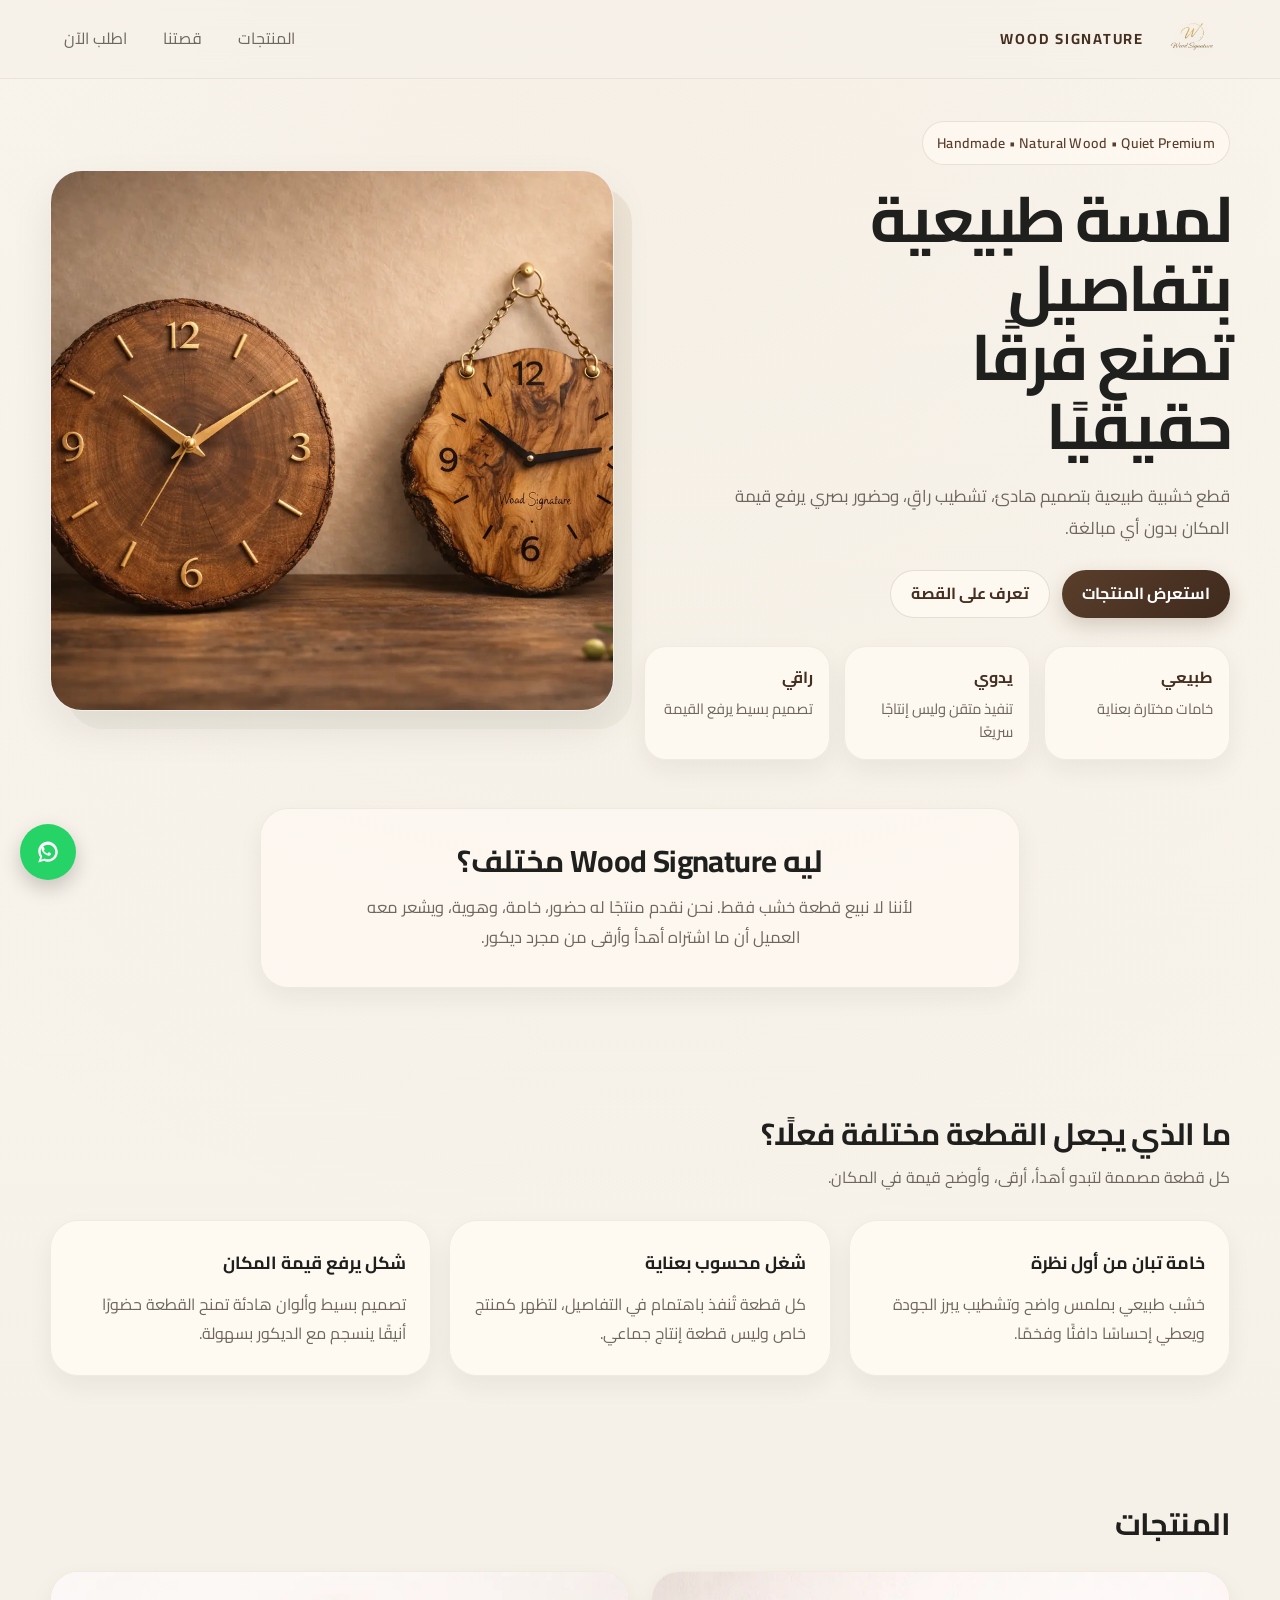
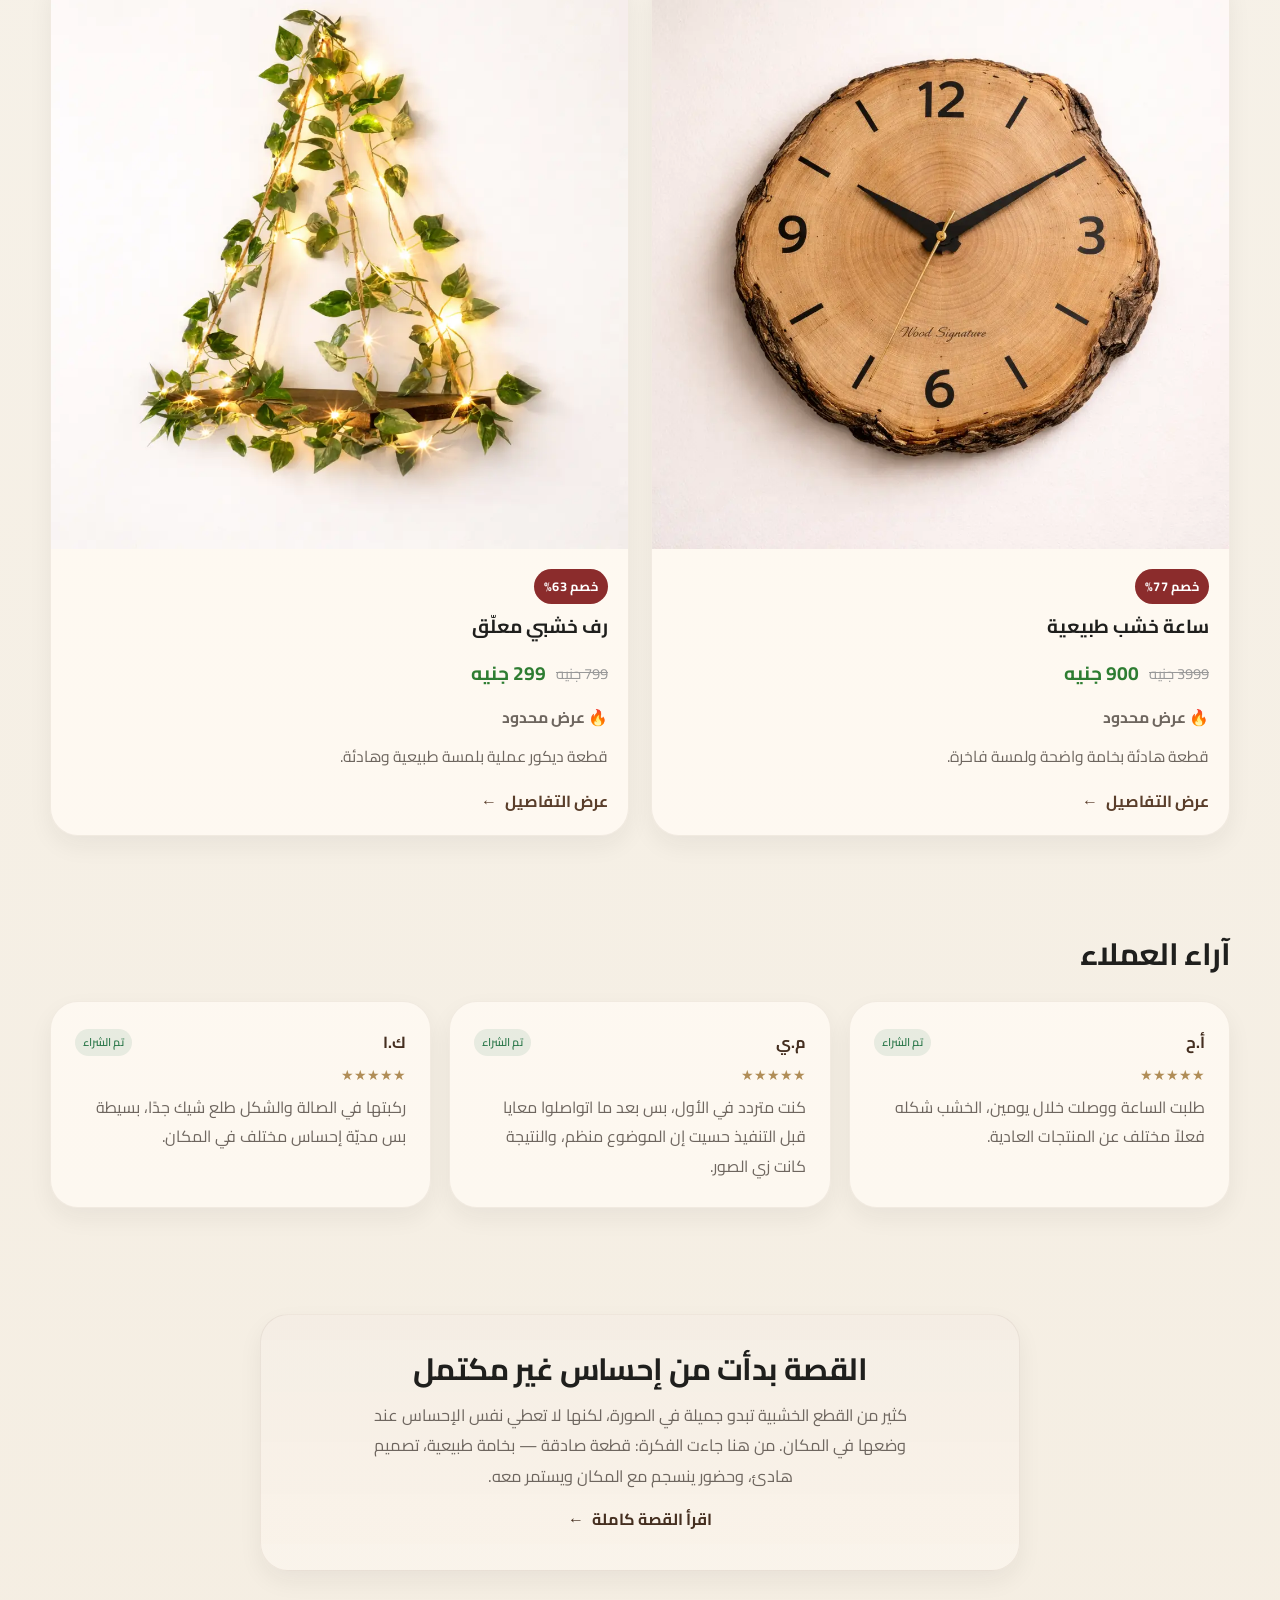
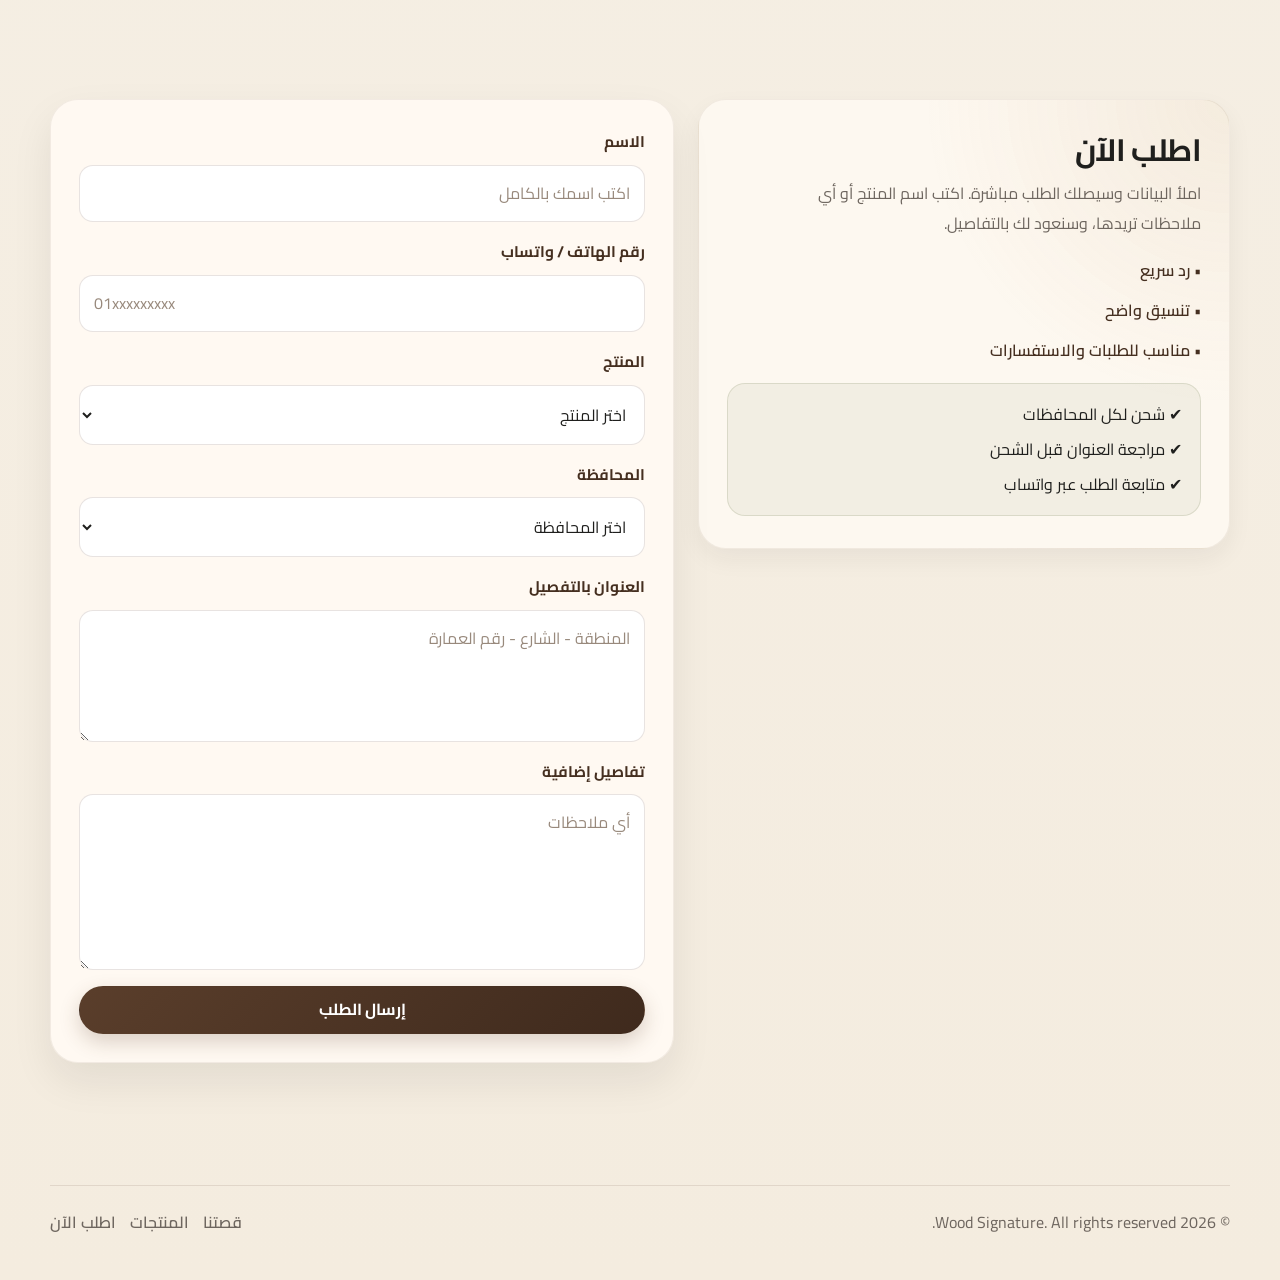
==== index.html @ bafa8e6b "Update index.html" ====
<!DOCTYPE html>
<html lang="ar" dir="rtl">
<head>
  <meta name="facebook-domain-verification" content="6ety1wg7ozezgla9zqcfvdnrjo9vbp" />
  <meta charset="UTF-8" />
  <meta name="description" content="Wood Signature - منتجات خشبية طبيعية بتصميم هادئ، يدوي، واحترافي." />
  <meta name="keywords" content="Wood Signature, خشب طبيعي, منتجات خشبية, ساعة خشب, رف خشبي, ديكور خشبي, handmade" />
  <meta name="theme-color" content="#5A3E2B" />
  <meta name="robots" content="index,follow" />
  <meta name="viewport" content="width=device-width, initial-scale=1.0" />

  <title>Wood Signature | فن الخشب الطبيعي</title>
<meta property="og:title" content="Wood Signature | قطعة ديكور تغير شكل المكان">
<meta property="og:description" content="ساعة خشب طبيعي ورف ديكور بإضاءة دافئة. تصميم هادئ يضيف إحساس فاخر لأي مكان.">
<meta property="og:url" content="https://woodsignature.store/">
<meta property="og:image" content="https://woodsignature.store/images/hero.webp">
<meta property="og:image:secure_url" content="https://woodsignature.store/images/hero.webp">
<meta property="og:image:type" content="image/webp">
<meta property="og:image:width" content="1200">
<meta property="og:image:height" content="630">
<meta property="og:image:alt" content="Wood Signature قطعة ديكور خشبية بإضاءة دافئة">
<meta property="og:type" content="website">
<meta property="og:locale" content="ar_EG">
<meta property="og:site_name" content="Wood Signature">

<meta name="twitter:card" content="summary_large_image">
<meta name="twitter:title" content="Wood Signature | قطعة ديكور تغير شكل المكان">
<meta name="twitter:description" content="تصميم بسيط بخامة طبيعية يرفع شكل المكان فورًا.">
<meta name="twitter:image" content="https://woodsignature.store/images/hero.webp">
  <link rel="preconnect" href="https://fonts.googleapis.com">
  <link rel="preconnect" href="https://fonts.gstatic.com" crossorigin>
  <link href="https://fonts.googleapis.com/css2?family=Cairo:wght@400;600;700&display=swap" rel="stylesheet">
  <link rel="stylesheet" href="style.css" />


  <!-- Meta Pixel Code -->
<script>
!function(f,b,e,v,n,t,s)
{if(f.fbq)return;n=f.fbq=function(){n.callMethod?
n.callMethod.apply(n,arguments):n.queue.push(arguments)};
if(!f._fbq)f._fbq=n;n.push=n;n.loaded=!0;n.version='2.0';
n.queue=[];t=b.createElement(e);t.async=!0;
t.src=v;s=b.getElementsByTagName(e)[0];
s.parentNode.insertBefore(t,s)}(window, document,'script',
'https://connect.facebook.net/en_US/fbevents.js');
fbq('init', '1238471074940215');
fbq('track', 'PageView');
</script>
<noscript><img height="1" width="1" style="display:none"
src="https://www.facebook.com/tr?id=1238471074940215&ev=PageView&noscript=1"
/></noscript>
<!-- End Meta Pixel Code -->



</head>
<body>

<header class="site-header">
  <div class="container header-inner">
    <a href="index.html" class="brand" aria-label="Wood Signature home">
      <span class="brand-mark" aria-hidden="true">
        <img src="images/logo.png" alt="Wood Signature Logo" class="brand-logo" />
      </span>
      <span class="brand-name">WOOD SIGNATURE</span>
    </a>

    <nav class="site-nav" aria-label="التنقل الرئيسي">
      <a href="index.html#products">المنتجات</a>
      <a href="our-story.html">قصتنا</a>
      <a href="index.html#order">اطلب الآن</a>
    </nav>
  </div>
</header>

<main>

  <section class="hero">
    <div class="container hero-grid">
      <div class="hero-content">
        <p class="eyebrow">Handmade • Natural Wood • Quiet Premium</p>
        <h1>لمسة طبيعية بتفاصيل تصنع فرقًا حقيقيًا</h1>
        <p class="hero-text">
          قطع خشبية طبيعية بتصميم هادئ، تشطيب راقٍ، وحضور بصري يرفع قيمة المكان بدون أي مبالغة.
        </p>

        <div class="hero-actions">
          <a href="#products" class="btn btn-primary">استعرض المنتجات</a>
          <a href="our-story.html" class="btn btn-secondary">تعرف على القصة</a>
        </div>

        <div class="hero-points">
          <div class="hero-point">
            <strong>طبيعي</strong>
            <span>خامات مختارة بعناية</span>
          </div>
          <div class="hero-point">
            <strong>يدوي</strong>
            <span>تنفيذ متقن وليس إنتاجًا سريعًا</span>
          </div>
          <div class="hero-point">
            <strong>راقي</strong>
            <span>تصميم بسيط يرفع القيمة</span>
          </div>
        </div>
      </div>

      <div class="hero-media">
        <img src="images/hero.webp" alt="منتجات Wood Signature الخشبية" class="hero-image" />
      </div>
    </div>
  </section>

  <section class="section intro">
    <div class="container narrow">
      <h2>ليه Wood Signature مختلف؟</h2>
      <p>
        لأننا لا نبيع قطعة خشب فقط. نحن نقدم منتجًا له حضور، خامة، وهوية،
        ويشعر معه العميل أن ما اشتراه أهدأ وأرقى من مجرد ديكور.
      </p>
    </div>
  </section>

<section class="section features">
  <div class="container">
    <div class="section-head">
      <h2>ما الذي يجعل القطعة مختلفة فعلًا؟</h2>
      <p>كل قطعة مصممة لتبدو أهدأ، أرقى، وأوضح قيمة في المكان.</p>
    </div>

    <div class="feature-grid">
      <article class="feature-card">
        <h3>خامة تبان من أول نظرة</h3>
        <p>خشب طبيعي بملمس واضح وتشطيب يبرز الجودة ويعطي إحساسًا دافئًا وفخمًا.</p>
      </article>

      <article class="feature-card">
        <h3>شغل محسوب بعناية</h3>
        <p>كل قطعة تُنفذ باهتمام في التفاصيل، لتظهر كمنتج خاص وليس قطعة إنتاج جماعي.</p>
      </article>

      <article class="feature-card">
        <h3>شكل يرفع قيمة المكان</h3>
        <p>تصميم بسيط وألوان هادئة تمنح القطعة حضورًا أنيقًا ينسجم مع الديكور بسهولة.</p>
      </article>
    </div>
  </div>
</section>

  <section id="products" class="section products">
    <div class="container">
      <div class="section-head">
        <h2>المنتجات</h2>
      </div>

      <div class="product-grid">

        <article class="product-card">
          <a href="product-1.html" class="product-link" aria-label="عرض صفحة المنتج الأول">
            <img src="images/product-1.webp" alt="ساعة خشب طبيعية" class="product-image" />
            <div class="product-body">
              <span class="product-tag">خصم 77%</span>
              <h3>ساعة خشب طبيعية</h3>
              <div class="price-box">
                <span class="old-price">3999 جنيه</span>
                <span class="new-price">900 جنيه</span>
              </div>
              <p class="scarcity-text">🔥 عرض محدود  </p>
              <p>قطعة هادئة بخامة واضحة ولمسة فاخرة.</p>
              <div class="product-footer">
                <span class="product-cta">عرض التفاصيل</span>
              </div>
            </div>
          </a>
        </article>

        <article class="product-card">
          <a href="product-2.html" class="product-link" aria-label="عرض صفحة المنتج الثاني">
            <img src="images/product-2.webp" alt="رف خشبي معلّق" class="product-image" />
            <div class="product-body">
              <span class="product-tag">خصم 63%</span>
              <h3>رف خشبي معلّق</h3>
              <div class="price-box">
                <span class="old-price">799 جنيه</span>
                <span class="new-price">299 جنيه</span>
              </div>
              <p class="scarcity-text">🔥 عرض محدود  </p>
              <p>قطعة ديكور عملية بلمسة طبيعية وهادئة.</p>
              <div class="product-footer">
                <span class="product-cta">عرض التفاصيل</span>
              </div>
            </div>
          </a>
        </article>

      </div>
    </div>
  </section>

<section class="section social-proof">
  <div class="container">

    <div class="section-head">
      <h2>آراء العملاء</h2>
    </div>

    <div class="feature-grid">

      <article class="feature-card">
        <div class="review-head">
          <span class="review-name">أ.ح</span>
          <span class="review-badge">تم الشراء</span>
        </div>
        <div class="review-stars">★★★★★</div>
        <p>طلبت الساعة ووصلت خلال يومين، الخشب شكله فعلاً مختلف عن المنتجات العادية.</p>
      </article>

      <article class="feature-card">
        <div class="review-head">
          <span class="review-name">م.ي</span>
          <span class="review-badge">تم الشراء</span>
        </div>
        <div class="review-stars">★★★★★</div>
        <p>كنت متردد في الأول، بس بعد ما اتواصلوا معايا قبل التنفيذ حسيت إن الموضوع منظم، والنتيجة كانت زي الصور.</p>
      </article>

      <article class="feature-card">
        <div class="review-head">
          <span class="review-name">ك.ا</span>
          <span class="review-badge">تم الشراء</span>
        </div>
        <div class="review-stars">★★★★★</div>
        <p>ركبتها في الصالة والشكل طلع شيك جدًا، بسيطة بس مديّة إحساس مختلف في المكان.</p>
      </article>

    </div>

  </div>
</section>
<section class="section story-band">
  <div class="container narrow">
    <h2>القصة بدأت من إحساس غير مكتمل</h2>
    <p>
      كثير من القطع الخشبية تبدو جميلة في الصورة،
      لكنها لا تعطي نفس الإحساس عند وضعها في المكان.
      من هنا جاءت الفكرة:
      قطعة صادقة — بخامة طبيعية، تصميم هادئ،
      وحضور ينسجم مع المكان ويستمر معه.
    </p>
    <a href="our-story.html" class="text-link">اقرأ القصة كاملة</a>
  </div>
</section>
  <section id="order" class="section order">
    <div class="container order-grid">
      <div class="order-info">
        <h2>اطلب الآن</h2>
        <p>
          املأ البيانات وسيصلك الطلب مباشرة. اكتب اسم المنتج أو أي ملاحظات تريدها،
          وسنعود لك بالتفاصيل.
        </p>

        <div class="order-notes">
          <div>• رد سريع</div>
          <div>• تنسيق واضح</div>
          <div>• مناسب للطلبات والاستفسارات</div>
        </div>

        <div class="trust-box">
          <div>✔ شحن لكل المحافظات</div>
          <div>✔ مراجعة العنوان قبل الشحن</div>
          <div>✔ متابعة الطلب عبر واتساب</div>
        </div>
      </div>

      <form
  class="order-form"
  action="https://formsubmit.co/ajax/f.devilavocat2@gmail.com"
  method="POST"
  onsubmit="handleSubmit(event)"
>
        <input type="hidden" name="_subject" value="طلب جديد من Wood Signature">
        <input type="hidden" name="_captcha" value="false">
        <input type="hidden" name="_template" value="table">
        <input type="hidden" name="_next" value="https://woodsignature.github.io/success.html">

        <div class="form-group">
          <label for="name">الاسم</label>
          <input type="text" id="name" name="name" placeholder="اكتب اسمك بالكامل" required>
        </div>

        <div class="form-group">
          <label for="phone">رقم الهاتف / واتساب</label>
          <input type="tel" id="phone" name="phone" placeholder="01xxxxxxxxx" required>
        </div>

        <div class="form-group">
          <label for="product">المنتج</label>
          <select id="product" name="product" required>
            <option disabled selected>اختر المنتج</option>
            <option value="ساعة خشب">ساعة خشب طبيعية</option>
            <option value="رف خشبي">رف خشبي معلّق</option>
            <option value="استفسار">استفسار</option>
          </select>
        </div>

        <div class="form-group">
          <label for="governorate">المحافظة</label>
          <select id="governorate" name="governorate" required>
            <option disabled selected>اختر المحافظة</option>
            <option>القاهرة</option>
            <option>الجيزة</option>
            <option>الإسكندرية</option>
            <option>الدقهلية</option>
            <option>الشرقية</option>
            <option>الغربية</option>
            <option>المنوفية</option>
            <option>القليوبية</option>
            <option>البحيرة</option>
            <option>كفر الشيخ</option>
            <option>دمياط</option>
            <option>بورسعيد</option>
            <option>الإسماعيلية</option>
            <option>السويس</option>
            <option>بني سويف</option>
            <option>الفيوم</option>
            <option>المنيا</option>
            <option>أسيوط</option>
            <option>سوهاج</option>
            <option>قنا</option>
            <option>الأقصر</option>
            <option>أسوان</option>
          </select>
        </div>

        <div class="form-group">
          <label for="address">العنوان بالتفصيل</label>
          <textarea id="address" name="address" rows="3" placeholder="المنطقة - الشارع - رقم العمارة" required></textarea>
        </div>

        <div class="form-group">
          <label for="message">تفاصيل إضافية</label>
          <textarea id="message" name="message" rows="5" placeholder="أي ملاحظات"></textarea>
        </div>

        <button type="submit" class="btn btn-primary btn-full">إرسال الطلب</button>

        <p id="success-msg" style="display:none; color:green; font-weight:bold; margin-top:10px;">
          ✔ تم إرسال الطلب بنجاح — سيتم التواصل معك خلال دقائق
        </p>
      </form>
    </div>
  </section>
</main>

<footer class="site-footer">
  <div class="container footer-inner">
    <p>© 2026 Wood Signature. All rights reserved.</p>
    <div class="footer-links">
      <a href="our-story.html">قصتنا</a>
      <a href="index.html#products">المنتجات</a>
      <a href="index.html#order">اطلب الآن</a>
    </div>
  </div>
</footer>

<script>
async function handleSubmit(e) {
  e.preventDefault();
  const form = e.target;

  
  // استبدل السطر الموجود في ملفك بهذا السطر (رابط الإصدار 12)
const googleSheetUrl = "https://script.google.com/macros/s/AKfycbzF12GxPZMcur1TOkbL9NPjOgf6r2L3jx1LFIKNY4PBo2eKs0V1_y5Ll5RN3FcQV3zsZw/exec";

  const formData = new FormData(form);
  const text = `طلب جديد:
الاسم: ${form.name.value}
التليفون: ${form.phone.value}
المنتج: ${form.product.value}
المحافظة: ${form.governorate.value}
العنوان: ${form.address.value}
تفاصيل: ${form.message.value}`;

  const submitBtn = form.querySelector('button[type="submit"]');
  if(submitBtn) {
    submitBtn.disabled = true;
    submitBtn.innerText = "جاري الحفظ وإرسال الطلب...";
  }

  try {
    // إرسال البيانات لجوجل شيت وللإيميل
    await Promise.all([
      fetch(form.action, {
        method: "POST",
        headers: { "Accept": "application/json" },
        body: formData
      }),
      fetch(googleSheetUrl, {
        method: "POST",
        mode: "no-cors",
        body: new URLSearchParams(formData)
      })
    ]);
  } catch (error) {
    console.error("Error:", error);
  }

  if (typeof fbq === "function") {
    fbq('track', 'Lead');
  }

  document.getElementById("success-msg").style.display = "block";

  window.open(
    "https://wa.me/201111630767?text=" + encodeURIComponent(text),
    "_blank",
    "noopener"
  );

  form.reset();
  if(submitBtn) {
    submitBtn.disabled = false;
    submitBtn.innerText = "إرسال الطلب";
  }
}
</script>

<a href="https://wa.me/201111630767" class="whatsapp-btn" onclick="if (typeof fbq === 'function') { fbq('track', 'Lead'); }">
  <svg viewBox="0 0 32 32" width="26" height="26" fill="white">
    <path d="M19.11 17.38c-.29-.14-1.7-.84-1.96-.93-.26-.1-.45-.14-.64.14-.19.29-.73.93-.9 1.12-.16.19-.33.21-.62.07-.29-.14-1.23-.45-2.34-1.43-.86-.77-1.44-1.73-1.61-2.02-.17-.29-.02-.45.13-.6.13-.13.29-.33.43-.5.14-.17.19-.29.29-.48.1-.19.05-.36-.02-.5-.07-.14-.64-1.55-.88-2.13-.23-.55-.46-.47-.64-.48l-.55-.01c-.19 0-.5.07-.76.36-.26.29-1 1-.99 2.43.01 1.43 1.03 2.81 1.17 3 .14.19 2.02 3.08 4.9 4.32.69.3 1.22.48 1.63.61.69.22 1.32.19 1.82.12.56-.08 1.7-.69 1.94-1.35.24-.67.24-1.24.17-1.36-.07-.12-.26-.19-.55-.33z"/>
    <path d="M16 3C9.37 3 4 8.37 4 15c0 2.65.86 5.1 2.32 7.09L4 29l7.11-2.28C13.02 27.7 14.48 28 16 28c6.63 0 12-5.37 12-12S22.63 3 16 3zm0 22c-1.37 0-2.7-.28-3.93-.83l-.28-.12-4.22 1.35 1.37-4.1-.18-.29C7.58 19.07 7 17.57 7 16c0-4.96 4.04-9 9-9s9 4.04 9 9-4.04 9-9 9z"/>
  </svg>
</a>






<script>
  if (window.location.search.includes("products")) {
    document.getElementById("products").scrollIntoView({ behavior: "smooth" });
  }
</script>




</body>
</html>
---- style.css ----
/* =========================
   Wood Signature | style.css
   Quiet Premium Handmade
   ========================= */

:root {
  --bg: #f6f1e8;
  --surface: #fffaf3;
  --surface-2: #f0e4d6;
  --primary: #5a3e2b;
  --primary-dark: #452f20;
  --text: #1f1f1d;
  --muted: #6e665f;
  --line: rgba(90, 62, 43, 0.14);
  --accent-olive: #6f7a4d;
  --accent-gold: #b08d57;
  --shadow: 0 18px 40px rgba(31, 31, 29, 0.08);
  --shadow-soft: 0 10px 24px rgba(31, 31, 29, 0.06);
  --radius-xl: 28px;
  --radius-lg: 22px;
  --radius-md: 16px;
  --radius-sm: 12px;
  --container: 1180px;
}

* {
  box-sizing: border-box;
  margin: 0;
  padding: 0;
}

html {
  scroll-behavior: smooth;
}

body {
  direction: rtl;
  font-family: "Cairo", sans-serif;
  background:
    radial-gradient(circle at top, rgba(176, 141, 87, 0.07), transparent 28%),
    linear-gradient(180deg, #fbf7f1 0%, var(--bg) 32%, #f4ecdf 100%);
  color: var(--text);
  line-height: 1.85;
  text-rendering: optimizeLegibility;
  -webkit-font-smoothing: antialiased;
}

img {
  display: block;
  max-width: 100%;
}

a {
  color: inherit;
  text-decoration: none;
}

button,
input,
select,
textarea {
  font: inherit;
}

::selection {
  background: rgba(90, 62, 43, 0.18);
  color: var(--text);
}

.container {
  width: min(calc(100% - 32px), var(--container));
  margin-inline: auto;
}

.narrow {
  width: min(100%, 760px);
  margin-inline: auto;
}

.section {
  padding: 88px 0;
}

.section-head {
  display: grid;
  gap: 10px;
  margin-bottom: 28px;
  max-width: 760px;
}

.section-head h2,
.intro h2,
.story-band h2,
.order-info h2,
.social-proof h2 {
  font-size: clamp(1.6rem, 2.4vw, 2.25rem);
  line-height: 1.2;
  letter-spacing: -0.02em;
  color: var(--text);
}

.section-head p,
.intro p,
.story-band p,
.order-info p,
.feature-card p,
.product-body p,
.hero-text,
.hero-points span,
.footer-inner p,
.reviews-card p {
  color: var(--muted);
}

.site-header {
  position: sticky;
  top: 0;
  z-index: 100;
  backdrop-filter: blur(18px);
  background: rgba(246, 241, 232, 0.74);
  border-bottom: 1px solid rgba(90, 62, 43, 0.08);
}

.header-inner {
  min-height: 78px;
  display: flex;
  align-items: center;
  justify-content: space-between;
  gap: 16px;
}

.brand {
  display: inline-flex;
  align-items: center;
  gap: 10px;
  min-width: 0;
  flex: 0 0 auto;
}

.brand-mark {
  width: 76px;
  height: 76px;
  display: grid;
  place-items: center;
  overflow: hidden;
  flex: 0 0 auto;
}

.brand-logo {
  width: 100%;
  height: 100%;
  object-fit: contain;
  transform: scale(1.22);
  transform-origin: center;
  filter: drop-shadow(0 2px 6px rgba(0, 0, 0, 0.08));
}

.brand-name {
  font-weight: 700;
  letter-spacing: 0.12em;
  font-size: 0.92rem;
  color: var(--primary-dark);
  white-space: nowrap;
  overflow: hidden;
  text-overflow: ellipsis;
  max-width: 10rem;
}

.site-nav {
  display: flex;
  align-items: center;
  gap: 8px;
  flex-wrap: nowrap;
  flex-shrink: 0;
}

.site-nav a {
  position: relative;
  padding: 10px 14px;
  border-radius: 999px;
  color: var(--muted);
  transition: 0.25s ease;
  white-space: nowrap;
}

.site-nav a:hover {
  color: var(--primary-dark);
  background: rgba(90, 62, 43, 0.06);
}

.hero {
  padding: 42px 0 24px;
}

.hero-grid {
  display: grid;
  grid-template-columns: 1.02fr 0.98fr;
  gap: 30px;
  align-items: center;
}

.hero-content {
  display: grid;
  gap: 20px;
  align-content: start;
}

.eyebrow {
  display: inline-flex;
  width: fit-content;
  padding: 8px 14px;
  border: 1px solid rgba(90, 62, 43, 0.12);
  background: rgba(255, 250, 243, 0.7);
  color: var(--primary);
  border-radius: 999px;
  font-size: 0.88rem;
  font-weight: 600;
  letter-spacing: 0.02em;
}

.hero h1 {
  font-size: clamp(2.2rem, 5vw, 4.35rem);
  line-height: 1.08;
  letter-spacing: -0.04em;
  color: var(--text);
  max-width: 10ch;
}

.hero-text {
  font-size: 1.06rem;
  max-width: 56ch;
}

.hero-actions {
  display: flex;
  flex-wrap: wrap;
  gap: 12px;
  margin-top: 6px;
}

.btn,
button.btn-primary,
button.btn-secondary {
  display: inline-flex;
  align-items: center;
  justify-content: center;
  min-height: 48px;
  padding: 0 20px;
  border-radius: 999px;
  border: 1px solid transparent;
  font-weight: 700;
  transition: 0.25s ease;
  cursor: pointer;
}

.btn-primary {
  background: linear-gradient(135deg, #5a3e2b, #3f2a1d);
  color: #fff;
  border: none;
  transition: all 0.2s ease;
  box-shadow: 0 8px 20px rgba(90, 62, 43, 0.22);
}

.btn-primary:hover {
  background: linear-gradient(135deg, #3f2a1d, #2f1f15);
  transform: translateY(-1px);
  box-shadow: 0 12px 26px rgba(90, 62, 43, 0.28);
}

.btn-primary:active {
  transform: scale(0.98);
}


.btn-secondary {
  background: rgba(255, 250, 243, 0.78);
  border-color: rgba(90, 62, 43, 0.14);
  color: var(--primary-dark);
}

.btn-secondary:hover {
  background: #fff;
  transform: translateY(-1px);
}

.btn-full {
  width: 100%;
}

.hero-points {
  display: grid;
  grid-template-columns: repeat(3, minmax(0, 1fr));
  gap: 14px;
  margin-top: 8px;
}

.hero-point {
  padding: 16px 16px 15px;
  border-radius: var(--radius-lg);
  background: rgba(255, 250, 243, 0.78);
  border: 1px solid rgba(90, 62, 43, 0.08);
  box-shadow: var(--shadow-soft);
}

.hero-point strong {
  display: block;
  color: var(--primary-dark);
  font-size: 1rem;
  margin-bottom: 4px;
}

.hero-point span {
  display: block;
  font-size: 0.92rem;
  line-height: 1.6;
}

.hero-media {
  position: relative;
  isolation: isolate;
}

.hero-media::before {
  content: "";
  position: absolute;
  inset: 18px -18px -18px 18px;
  border-radius: 34px;
  background: linear-gradient(180deg, rgba(176, 141, 87, 0.12), rgba(111, 122, 77, 0.06));
  z-index: -1;
}

.hero-image {
  width: 100%;
  aspect-ratio: 1.04 / 1;
  object-fit: cover;
  border-radius: 32px;
  border: 1px solid rgba(90, 62, 43, 0.08);
  box-shadow: var(--shadow);
  background: #fff;
}

.intro {
  padding-top: 24px;
}

.intro .narrow {
  text-align: center;
  padding: 34px 28px;
  background: rgba(255, 250, 243, 0.68);
  border: 1px solid rgba(90, 62, 43, 0.08);
  border-radius: var(--radius-xl);
  box-shadow: var(--shadow-soft);
}

.intro h2 {
  margin-bottom: 12px;
}

.intro p {
  max-width: 64ch;
  margin-inline: auto;
  font-size: 1.03rem;
}

.features {
  padding-top: 40px;
}

.feature-grid {
  display: grid;
  grid-template-columns: repeat(3, minmax(0, 1fr));
  gap: 18px;
}

.feature-card {
  padding: 26px 24px;
  background: rgba(255, 250, 243, 0.82);
  border: 1px solid rgba(90, 62, 43, 0.08);
  border-radius: var(--radius-xl);
  box-shadow: var(--shadow-soft);
  transition: transform 0.25s ease, box-shadow 0.25s ease, border-color 0.25s ease;
}

.feature-card:hover {
  transform: translateY(-4px);
  border-color: rgba(90, 62, 43, 0.14);
  box-shadow: var(--shadow);
}

.feature-card h3 {
  font-size: 1.1rem;
  margin-bottom: 10px;
  color: var(--text);
}

.products {
  padding-top: 42px;
}

.product-grid {
  display: grid;
  grid-template-columns: repeat(2, minmax(0, 1fr));
  gap: 22px;
}

.product-card {
  background: rgba(255, 250, 243, 0.88);
  border: 1px solid rgba(90, 62, 43, 0.08);
  border-radius: 28px;
  overflow: hidden;
  box-shadow: var(--shadow-soft);
  transition: transform 0.25s ease, box-shadow 0.25s ease, border-color 0.25s ease;
}

.product-card:hover {
  transform: translateY(-5px);
  box-shadow: var(--shadow);
  border-color: rgba(90, 62, 43, 0.16);
}

.product-link {
  display: grid;
  height: 100%;
}

.product-image {
  width: 100%;
  aspect-ratio: 1 / 1;
  object-fit: cover;
  background: #fff;
}

.product-body {
  padding: 20px 20px 18px;
  display: grid;
  gap: 10px;
}

.product-tag {
  width: fit-content;
  padding: 6px 10px;
  border-radius: 999px;
  background: #8b2c2c;
  color: #fff;
  font-size: 0.8rem;
  font-weight: 700;
  letter-spacing: 0.02em;
}

.product-body h3 {
  font-size: 1.18rem;
  color: var(--text);
  line-height: 1.35;
}

.price-box {
  display: flex;
  gap: 10px;
  align-items: center;
  margin: 6px 0 4px;
  flex-wrap: wrap;
}

.old-price {
  text-decoration: line-through;
  color: #999;
  font-size: 0.92rem;
}

.new-price {
  color: #2e7d32;
  font-size: 1.2rem;
  font-weight: 700;
}

.scarcity-text {
 color: #a94442;
  font-weight: 700;
  font-weight: 700;
  font-size: 0.94rem;
  margin-top: -2px;
}

.product-body p {
  font-size: 0.98rem;
}

.product-footer {
  margin-top: 6px;
}

.product-cta {
  display: inline-flex;
  align-items: center;
  gap: 8px;
  color: var(--primary);
  font-weight: 700;
}

.product-cta::after,
.text-link::after {
  content: "←";
  transition: transform 0.25s ease;
}

.product-link:hover .product-cta::after,
.text-link:hover::after {
  transform: translateX(-3px);
}

.social-proof {
  padding-top: 12px;
}

.reviews-card {
  padding: 28px 24px;
  border-radius: var(--radius-xl);
  background: rgba(255, 250, 243, 0.82);
  border: 1px solid rgba(90, 62, 43, 0.08);
  box-shadow: var(--shadow-soft);
  text-align: center;
}

.reviews-stars {
  font-size: 1.2rem;
  letter-spacing: 0.14em;
  margin-bottom: 10px;
  color: #b08d57;
}

.reviews-card h2 {
  margin-bottom: 10px;
}

.reviews-card p {
  color: var(--muted);
  line-height: 1.9;
}

.story-band {
  padding-top: 18px;
}

.story-band .narrow {
  text-align: center;
  padding: 36px 30px;
  background:
    linear-gradient(180deg, rgba(90, 62, 43, 0.05), rgba(176, 141, 87, 0.03)),
    rgba(255, 250, 243, 0.72);
  border: 1px solid rgba(90, 62, 43, 0.08);
  border-radius: var(--radius-xl);
  box-shadow: var(--shadow-soft);
}

.story-band h2 {
  margin-bottom: 12px;
}

.story-band p {
  margin-inline: auto;
  max-width: 62ch;
  font-size: 1.02rem;
}

.text-link {
  display: inline-flex;
  align-items: center;
  gap: 8px;
  margin-top: 14px;
  color: var(--primary-dark);
  font-weight: 700;
}

.order {
  padding-top: 40px;
}

.order-grid {
  display: grid;
  grid-template-columns: 0.92fr 1.08fr;
  gap: 24px;
  align-items: start;
}

.order-info {
  padding: 32px 28px;
  border-radius: var(--radius-xl);
  background:
    radial-gradient(circle at top right, rgba(176, 141, 87, 0.12), transparent 44%),
    rgba(255, 250, 243, 0.82);
  border: 1px solid rgba(90, 62, 43, 0.08);
  box-shadow: var(--shadow-soft);
}

.order-info h2 {
  margin-bottom: 10px;
}

.order-info p {
  margin-bottom: 18px;
  max-width: 46ch;
}

.order-notes {
  display: grid;
  gap: 10px;
  color: var(--primary-dark);
  font-weight: 600;
}

.trust-box {
  margin-top: 18px;
  padding: 16px 18px;
  border-radius: 18px;
  background: rgba(111, 122, 77, 0.08);
  border: 1px solid rgba(111, 122, 77, 0.18);
  color: var(--text);
  line-height: 1.8;
  display: grid;
  gap: 6px;
}

.order-form {
  padding: 28px;
  border-radius: var(--radius-xl);
  background: rgba(255, 250, 243, 0.92);
  border: 1px solid rgba(90, 62, 43, 0.08);
  box-shadow: var(--shadow);
  display: grid;
  gap: 16px;
}

.form-group {
  display: grid;
  gap: 8px;
}

.form-group label {
  font-size: 0.96rem;
  font-weight: 700;
  color: var(--primary-dark);
}

.form-group input,
.form-group select,
.form-group textarea {
  width: 100%;
  border: 1px solid rgba(90, 62, 43, 0.14);
  background: #fff;
  color: var(--text);
  border-radius: 14px;
  padding: 13px 14px;
  outline: none;
  transition: 0.2s ease;
  box-shadow: inset 0 1px 0 rgba(255, 255, 255, 0.6);
}

.form-group textarea {
  resize: vertical;
  min-height: 132px;
}

.form-group input::placeholder,
.form-group textarea::placeholder {
  color: #98897c;
}

.form-group input:focus,
.form-group select:focus,
.form-group textarea:focus {
  border-color: rgba(90, 62, 43, 0.35);
  box-shadow: 0 0 0 4px rgba(90, 62, 43, 0.08);
}

.site-footer {
  padding: 34px 0 42px;
}

.footer-inner {
  display: flex;
  justify-content: space-between;
  align-items: center;
  gap: 16px;
  border-top: 1px solid rgba(90, 62, 43, 0.12);
  padding-top: 22px;
}

.footer-links {
  display: flex;
  align-items: center;
  gap: 14px;
  flex-wrap: wrap;
}

.footer-links a {
  color: var(--muted);
  font-weight: 600;
}

.footer-links a:hover {
  color: var(--primary-dark);
}

/* Utility */
.hidden {
  display: none !important;
}

/* Accessibility */
a:focus-visible,
button:focus-visible,
input:focus-visible,
select:focus-visible,
textarea:focus-visible {
  outline: 3px solid rgba(176, 141, 87, 0.45);
  outline-offset: 3px;
}

/* WhatsApp button */
.whatsapp-btn {
  position: fixed;
  bottom: 20px;
  left: 20px;
  width: 56px;
  height: 56px;
  display: grid;
  place-items: center;
  background: #25D366;
  color: #fff;
  font-size: 22px;
  border-radius: 50%;
  z-index: 999;
  box-shadow: 0 8px 20px rgba(0, 0, 0, 0.2);
  transition: transform 0.2s ease, box-shadow 0.2s ease;
}

.whatsapp-btn:hover {
  transform: translateY(-2px);
  box-shadow: 0 10px 24px rgba(0, 0, 0, 0.22);
}

/* Responsive */
@media (max-width: 1080px) {
  .hero-grid,
  .order-grid {
    grid-template-columns: 1fr;
  }

  .hero h1 {
    max-width: 12ch;
  }

  .hero-media {
    order: -1;
    max-width: 860px;
    margin-inline: auto;
  }

  .feature-grid,
  .product-grid {
    grid-template-columns: 1fr 1fr;
  }
}

@media (max-width: 760px) {
  .section {
    padding: 68px 0;
  }

  .header-inner {
    gap: 10px;
    padding: 10px 0;
  }

  .brand {
    gap: 8px;
  }

  .brand-mark {
    width: 64px;
    height: 64px;
  }

  .brand-name {
    font-size: 0.72rem;
    letter-spacing: 0.08em;
    max-width: 7.8rem;
  }

  .site-nav {
    gap: 4px;
  }

  .site-nav a {
    padding: 6px 8px;
    font-size: 0.72rem;
  }

  .hero {
    padding-top: 28px;
  }

  .hero h1 {
    font-size: clamp(2rem, 10vw, 3rem);
    max-width: none;
  }

  .hero-points,
  .feature-grid,
  .product-grid {
    grid-template-columns: 1fr;
  }

  .intro .narrow,
  .story-band .narrow,
  .order-info,
  .order-form,
  .reviews-card {
    padding: 24px 18px;
  }

  .footer-inner {
    flex-direction: column;
    align-items: flex-start;
  }
}

@media (max-width: 480px) {
  .container {
    width: min(calc(100% - 20px), var(--container));
  }

  .brand-name {
    max-width: 6.8rem;
  }

  .site-nav a {
    padding-inline: 7px;
  }

  .hero-actions {
    flex-direction: column;
  }

  .btn,
  .btn-primary,
  .btn-secondary {
    width: 100%;
  }

  .product-body {
    padding: 18px 16px 16px;
  }

  .whatsapp-btn {
    width: 52px;
    height: 52px;
    font-size: 20px;
    bottom: 16px;
    left: 16px;
  }
}

.whatsapp-btn {
  animation: pulse 2s infinite;
}

@keyframes pulse {
  0% { transform: scale(1); }
  50% { transform: scale(1.08); }
  100% { transform: scale(1); }
}

.page-title {
  font-size: clamp(2.2rem, 4vw, 3.6rem);
  line-height: 1.08;
  letter-spacing: -0.04em;
  color: var(--text);
  margin-bottom: 20px;
}



.story-page p {
  color: var(--muted);
  line-height: 1.9;
  font-size: 1.05rem;
}


/* Story page */
.story-page {
  display: grid;
  gap: 16px;
  padding-top: 44px;
  padding-bottom: 88px;
}

.story-hero {
  display: grid;
  gap: 14px;
  margin-bottom: 28px;
}



.story-lead {
  max-width: 70ch;
  font-size: 1.06rem;
  color: var(--muted);
}

.story-band--compact {
  margin-top: 24px;
}

.story-band--compact .container {
  padding: 32px 28px;
}

.story-band--compact .btn {
  margin-top: 8px;
}

/* Product detail pricing */
.detail-price-box {
  display: grid;
  gap: 6px;
  margin: 14px 0 18px;
}

.detail-price-label {
  color: var(--muted);
  font-size: 0.92rem;
  font-weight: 600;
}

.detail-price {
  font-size: 1.35rem;
  font-weight: 700;
  color: var(--primary);
}

.detail-price-note {
  color: var(--muted);
  font-size: 0.93rem;
}



.testimonial-grid {
  display: grid;
  grid-template-columns: repeat(3, minmax(0, 1fr));
  gap: 20px;
  margin-top: 28px;
}

.testimonial-card {
  background: var(--surface);
  border: 1px solid rgba(60, 40, 25, 0.08);
  border-radius: 24px;
  padding: 24px;
  box-shadow: 0 14px 36px rgba(72, 48, 24, 0.08);
}

.testimonial-top {
  display: flex;
  justify-content: space-between;
  align-items: center;
  margin-bottom: 14px;
}

.testimonial-stars {
  color: #b07a2b;
  font-weight: 700;
}

.testimonial-tag {
  background: rgba(118, 86, 48, 0.1);
  color: var(--primary);
  border-radius: 999px;
  padding: 5px 12px;
  font-size: 0.8rem;
  font-weight: 700;
}

.testimonial-quote {
  font-size: 1rem;
  line-height: 1.8;
  margin-bottom: 14px;
}

.testimonial-meta {
  font-size: 0.9rem;
  color: var(--muted);
}

.trust-strip {
  display: flex;
  flex-wrap: wrap;
  gap: 10px;
  margin-top: 24px;
}

.trust-item {
  border: 1px solid rgba(60, 40, 25, 0.08);
  border-radius: 999px;
  padding: 8px 14px;
  font-size: 0.85rem;
  font-weight: 700;
  color: var(--primary);
}

@media (max-width: 900px) {
  .testimonial-grid {
    grid-template-columns: 1fr;
  }
}


/* ===== Story Real Page ===== */

.story-paragraph {
  line-height: 1.9;
  margin-bottom: 18px;
  color: var(--text);
  font-size: 1rem;
}

.story-highlight {
  margin: 30px 0;
  padding: 20px;
  border-radius: 14px;
  background: var(--surface);
  border: 1px solid rgba(0,0,0,0.06);
  text-align: center;
  font-weight: 600;
}

.story-cta {
  text-align: center;
  margin-top: 30px;
}

/* Mobile */
@media (max-width: 768px) {

  .story-paragraph {
    font-size: 0.95rem;
  }

  .story-highlight {
    font-size: 0.95rem;
  }

}


/* ===== Offer Box ===== */

.offer-box {
  margin: 18px 0 22px;
  padding: 18px;
  border-radius: 18px;
  background: #fff;
  border: 1px solid rgba(0,0,0,0.06);
  position: relative;
  box-shadow: 0 10px 30px rgba(0,0,0,0.05);
}

/* ===== Discount Badge (Red) ===== */
.offer-badge {
  position: absolute;
  top: -10px;
  right: 12px;
left: auto;
  background: #8b2c2c;
color: #fff;
border: none;
  font-size: 0.75rem;
  font-weight: 700;
  padding: 6px 12px;
  border-radius: 999px;
}

/* ===== Prices ===== */
.offer-prices {
  display: flex;
  align-items: center;
  gap: 12px;
}

/* Old Price (Offer Box) */
.offer-box .old-price {
  text-decoration: line-through;
  color: #9ca3af;
  font-size: 0.95rem;
}

/* New Price (Offer Box) */
.offer-box .new-price {
  font-size: 1.7rem;
  font-weight: 800;
  color: #16a34a;
}

/* ===== Offer Note ===== */
.offer-note {
  margin-top: 6px;
  font-size: 0.85rem;
  color: #dc2626; /* أحمر خفيف */
  font-weight: 600;
}

/* ===== Mobile ===== */
@media (max-width: 640px) {
  .new-price {
    font-size: 1.5rem;
  }

  .offer-box {
    padding: 14px;
  }
}



.review-head {
  display: flex;
  align-items: center;
  justify-content: space-between;
  margin-bottom: 6px;
}

.review-name {
  font-weight: 700;
  color: var(--primary-dark);
}

.review-badge {
  font-size: 0.7rem;
  background: rgba(47, 122, 77, 0.1);
  color: #2f7a4d;
  padding: 3px 8px;
  border-radius: 999px;
  font-weight: 600;
}

.review-stars {
  color: #b08d57;
  font-size: 0.85rem;
  margin-bottom: 4px;
}
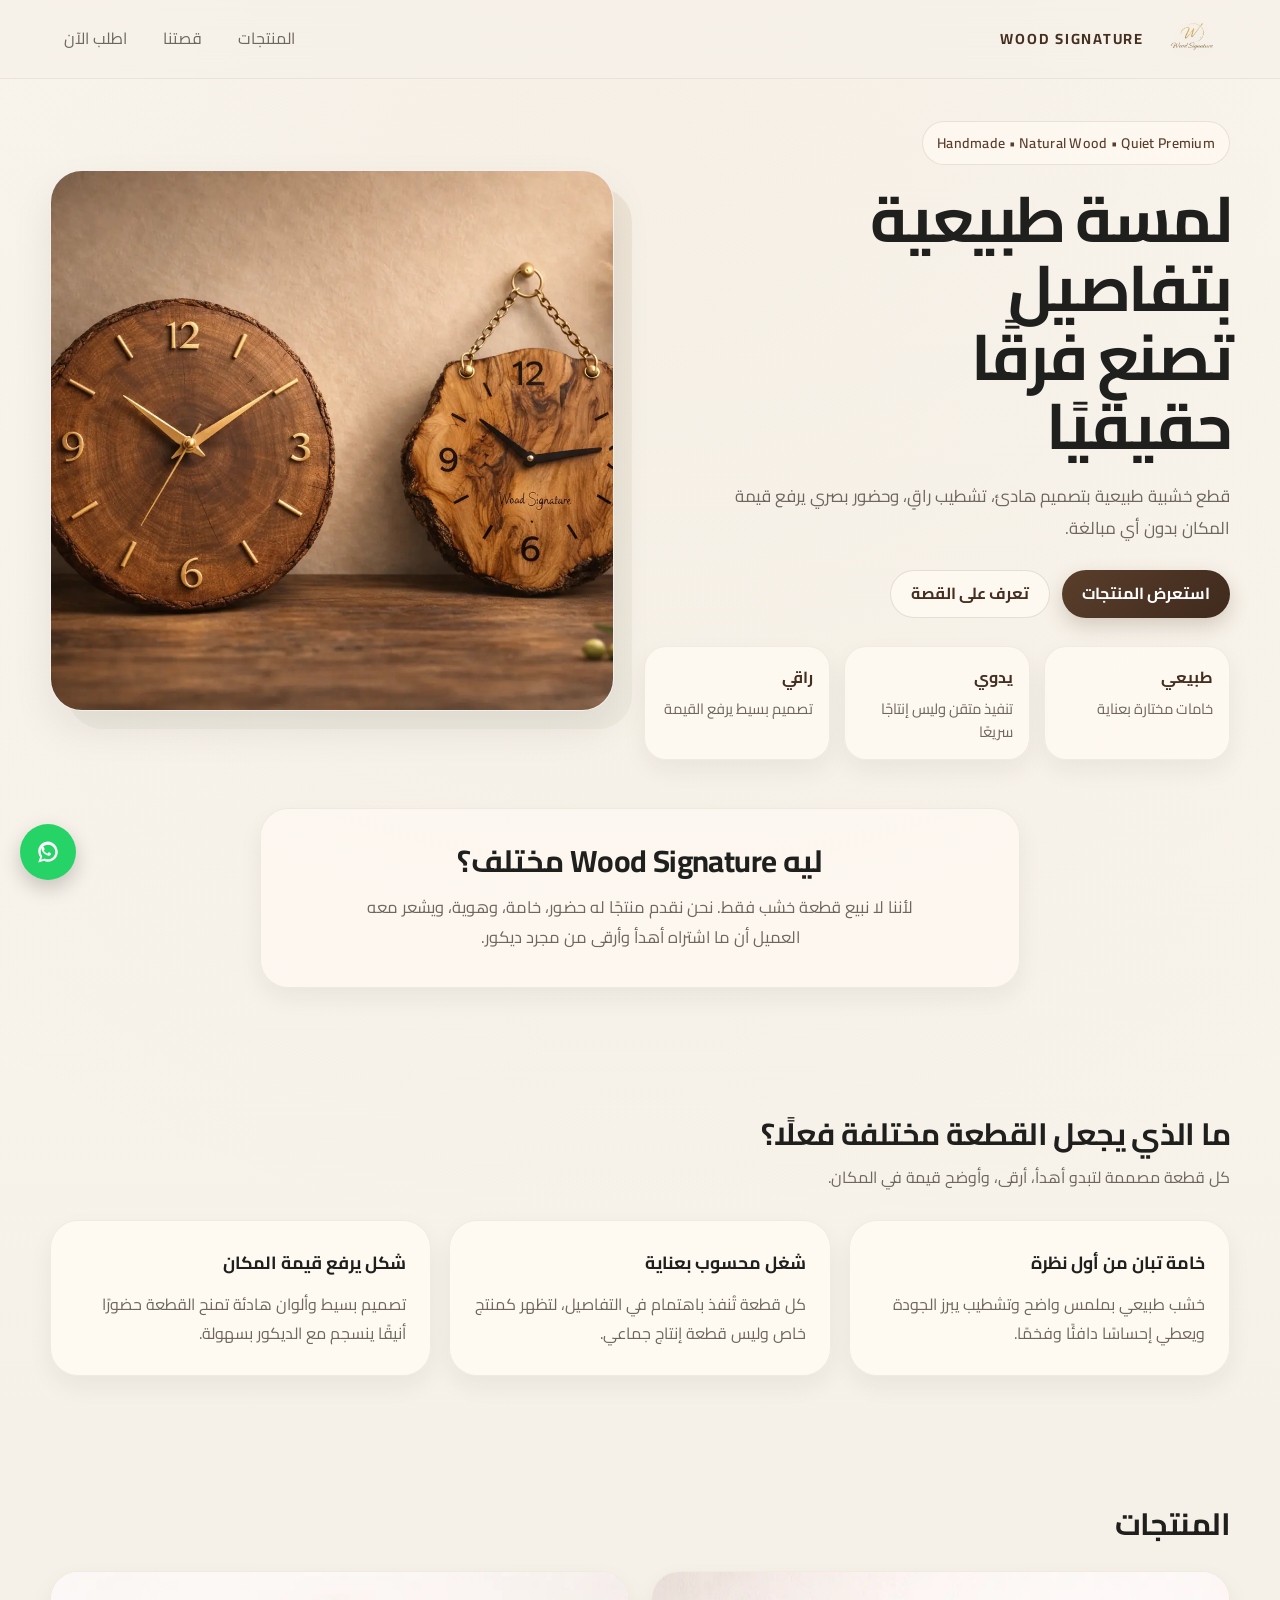
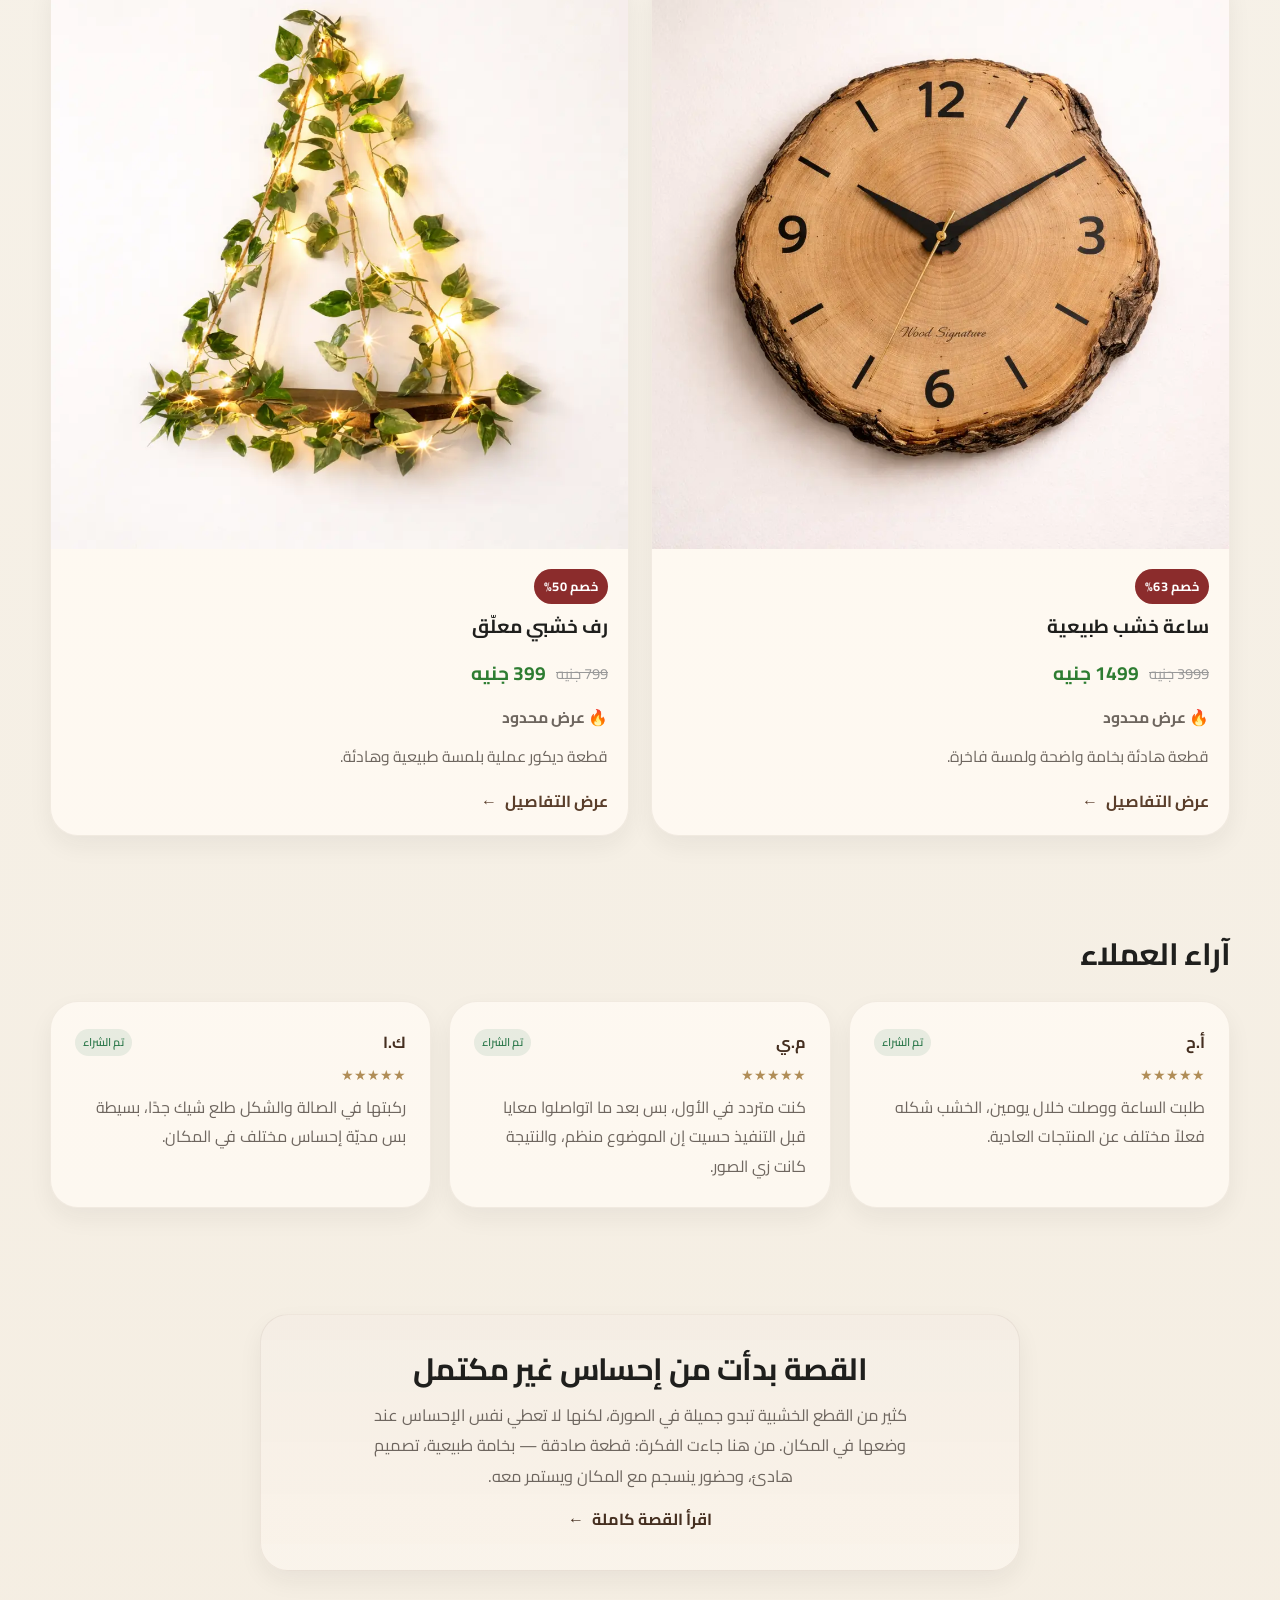
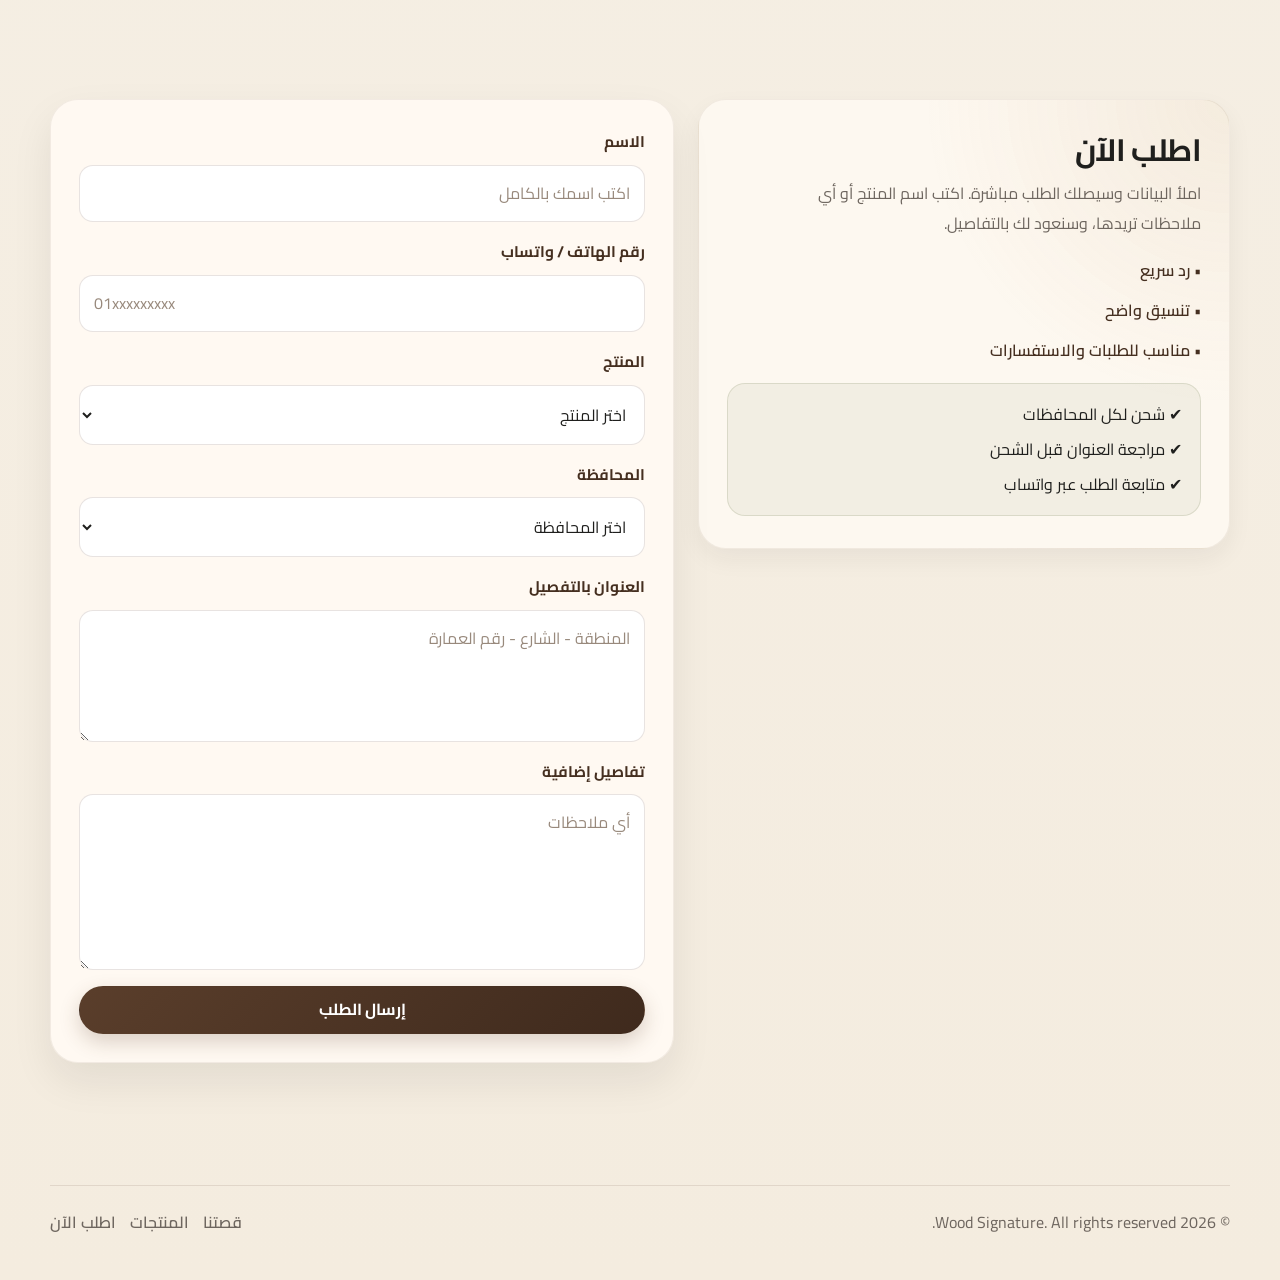
==== commit cca575a8: "Update index.html" ====
--- a/index.html
+++ b/index.html
@@ -155,43 +155,43 @@
 
       <div class="product-grid">
 
-        <article class="product-card">
-          <a href="product-1.html" class="product-link" aria-label="عرض صفحة المنتج الأول">
-            <img src="images/product-1.webp" alt="ساعة خشب طبيعية" class="product-image" />
-            <div class="product-body">
-              <span class="product-tag">خصم 77%</span>
-              <h3>ساعة خشب طبيعية</h3>
-              <div class="price-box">
-                <span class="old-price">3999 جنيه</span>
-                <span class="new-price">900 جنيه</span>
-              </div>
-              <p class="scarcity-text">🔥 عرض محدود  </p>
-              <p>قطعة هادئة بخامة واضحة ولمسة فاخرة.</p>
-              <div class="product-footer">
-                <span class="product-cta">عرض التفاصيل</span>
-              </div>
-            </div>
-          </a>
-        </article>
-
-        <article class="product-card">
-          <a href="product-2.html" class="product-link" aria-label="عرض صفحة المنتج الثاني">
-            <img src="images/product-2.webp" alt="رف خشبي معلّق" class="product-image" />
-            <div class="product-body">
-              <span class="product-tag">خصم 63%</span>
-              <h3>رف خشبي معلّق</h3>
-              <div class="price-box">
-                <span class="old-price">799 جنيه</span>
-                <span class="new-price">299 جنيه</span>
-              </div>
-              <p class="scarcity-text">🔥 عرض محدود  </p>
-              <p>قطعة ديكور عملية بلمسة طبيعية وهادئة.</p>
-              <div class="product-footer">
-                <span class="product-cta">عرض التفاصيل</span>
-              </div>
-            </div>
-          </a>
-        </article>
+      <article class="product-card">
+  <a href="product-1.html" class="product-link" aria-label="عرض صفحة المنتج الأول">
+    <img src="images/product-1.webp" alt="ساعة خشب طبيعية" class="product-image" />
+    <div class="product-body">
+      <span class="product-tag">خصم 63%</span>
+      <h3>ساعة خشب طبيعية</h3>
+      <div class="price-box">
+        <span class="old-price">3999 جنيه</span>
+        <span class="new-price">1499 جنيه</span>
+      </div>
+      <p class="scarcity-text">🔥 عرض محدود  </p>
+      <p>قطعة هادئة بخامة واضحة ولمسة فاخرة.</p>
+      <div class="product-footer">
+        <span class="product-cta">عرض التفاصيل</span>
+      </div>
+    </div>
+  </a>
+</article>
+
+<article class="product-card">
+  <a href="product-2.html" class="product-link" aria-label="عرض صفحة المنتج الثاني">
+    <img src="images/product-2.webp" alt="رف خشبي معلّق" class="product-image" />
+    <div class="product-body">
+      <span class="product-tag">خصم 50%</span>
+      <h3>رف خشبي معلّق</h3>
+      <div class="price-box">
+        <span class="old-price">799 جنيه</span>
+        <span class="new-price">399 جنيه</span>
+      </div>
+      <p class="scarcity-text">🔥 عرض محدود  </p>
+      <p>قطعة ديكور عملية بلمسة طبيعية وهادئة.</p>
+      <div class="product-footer">
+        <span class="product-cta">عرض التفاصيل</span>
+      </div>
+    </div>
+  </a>
+</article>
 
       </div>
     </div>
@@ -370,7 +370,7 @@
 
   
   // استبدل السطر الموجود في ملفك بهذا السطر (رابط الإصدار 12)
-const googleSheetUrl = "https://script.google.com/macros/s/AKfycbzF12GxPZMcur1TOkbL9NPjOgf6r2L3jx1LFIKNY4PBo2eKs0V1_y5Ll5RN3FcQV3zsZw/exec";
+const googleSheetUrl = "https://script.google.com/macros/s/AKfycby0pdFjNM2YiaVuMMeXy2-Dw-ts55sq_NolYc1Zkocan3gsUXcnz5-R0VeWePZt4Zs_yA/exec";
 
   const formData = new FormData(form);
   const text = `طلب جديد:
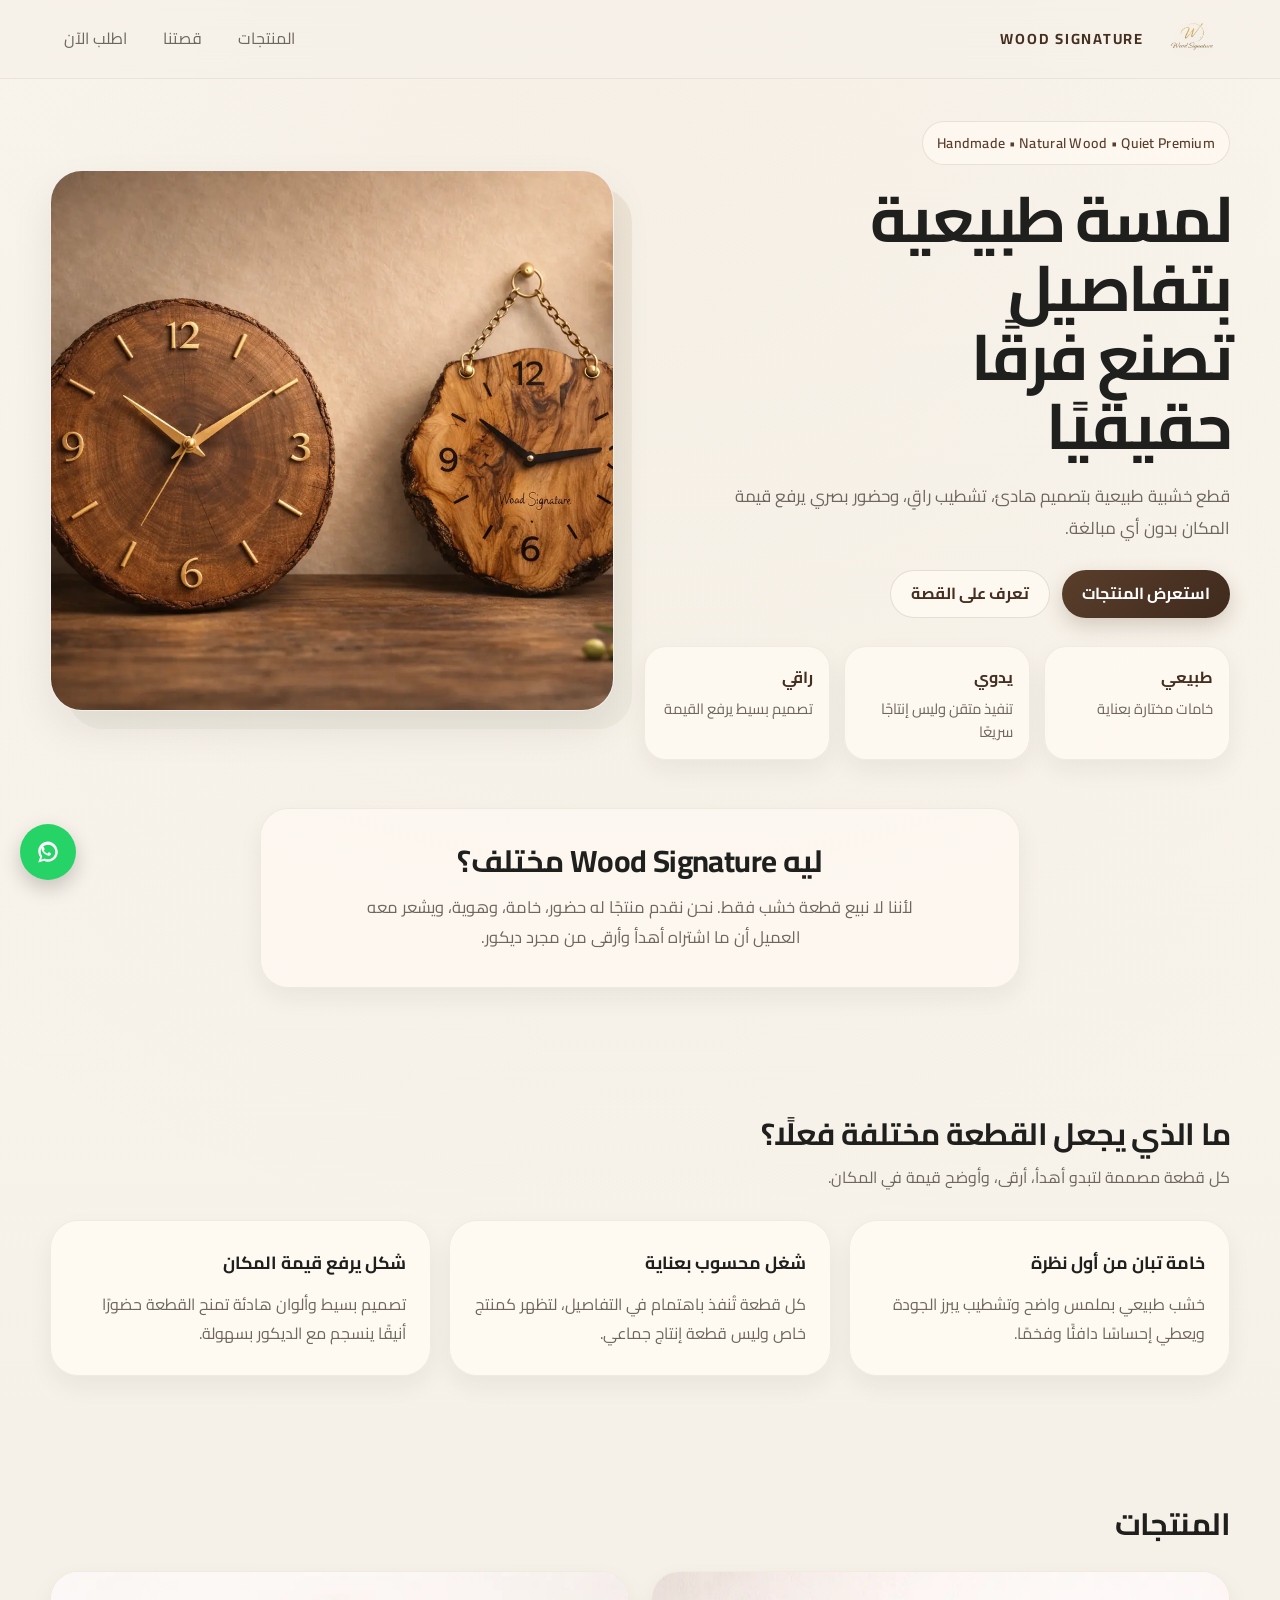
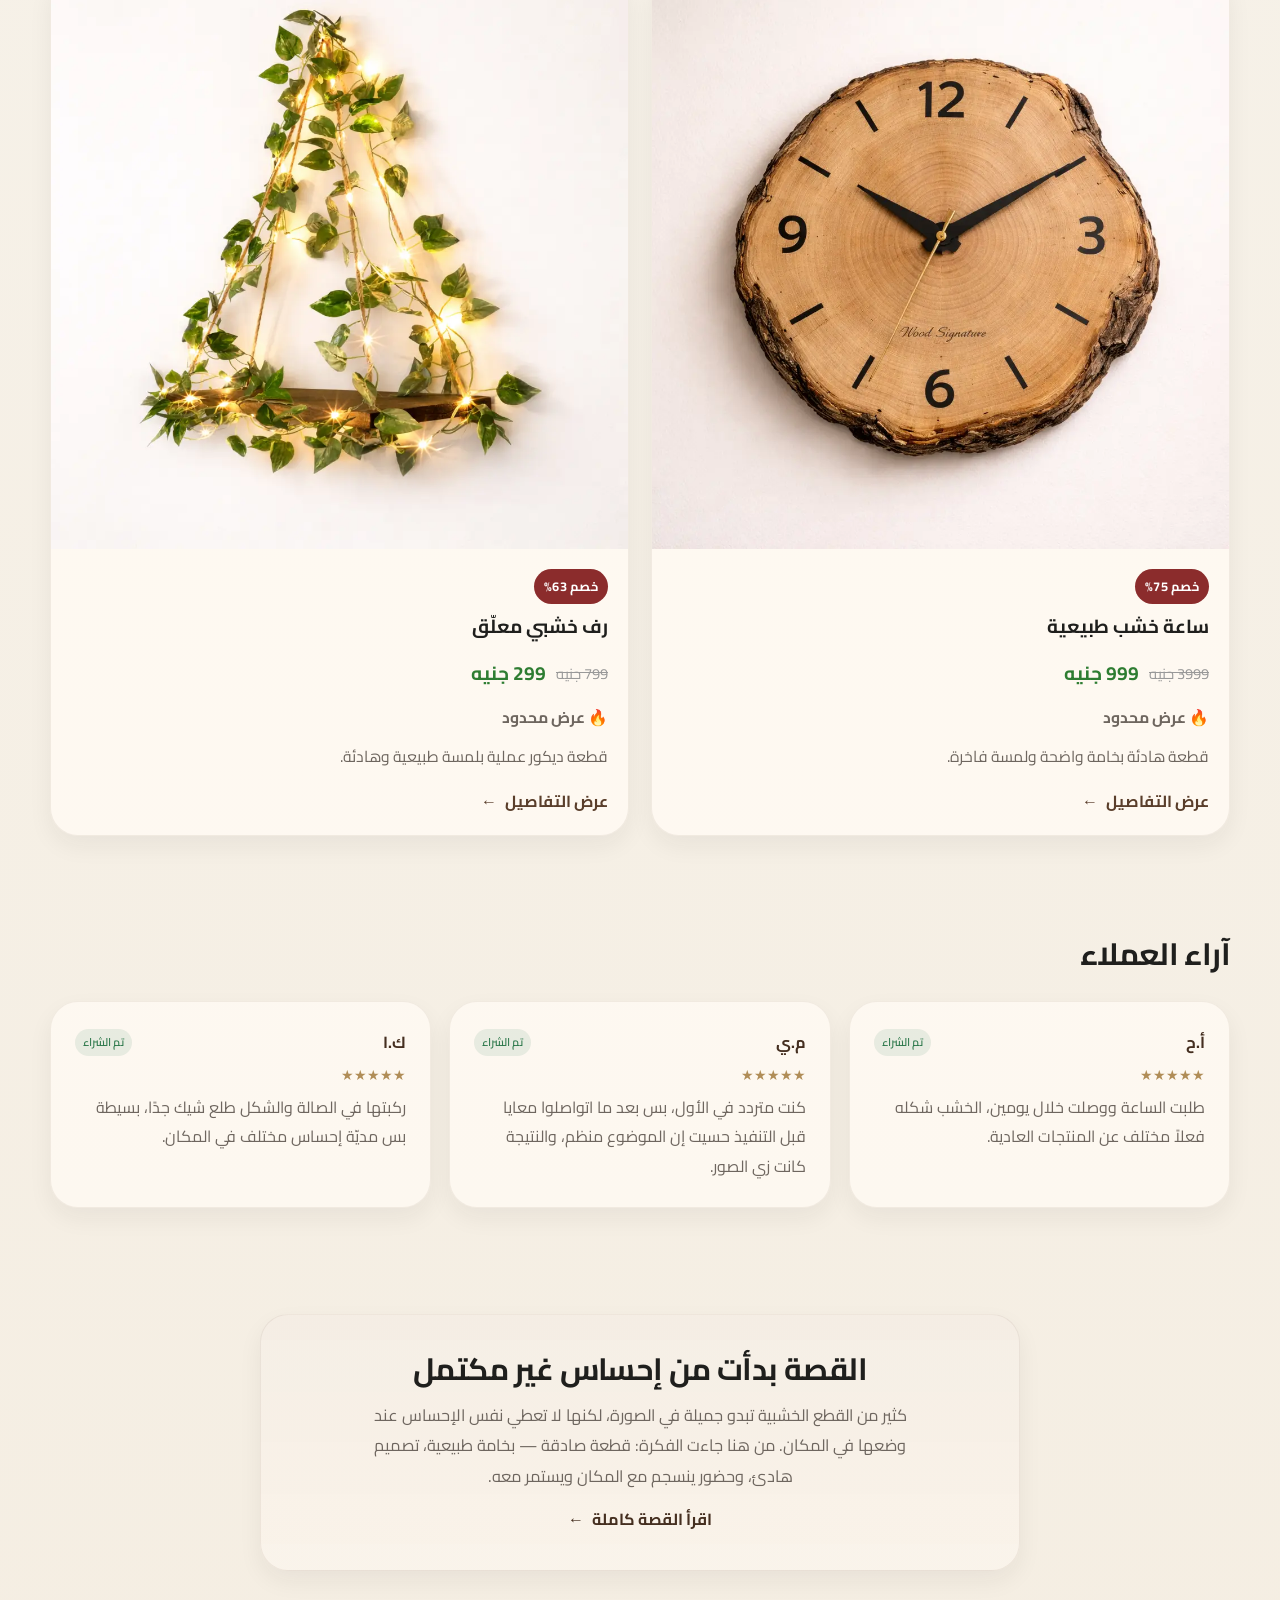
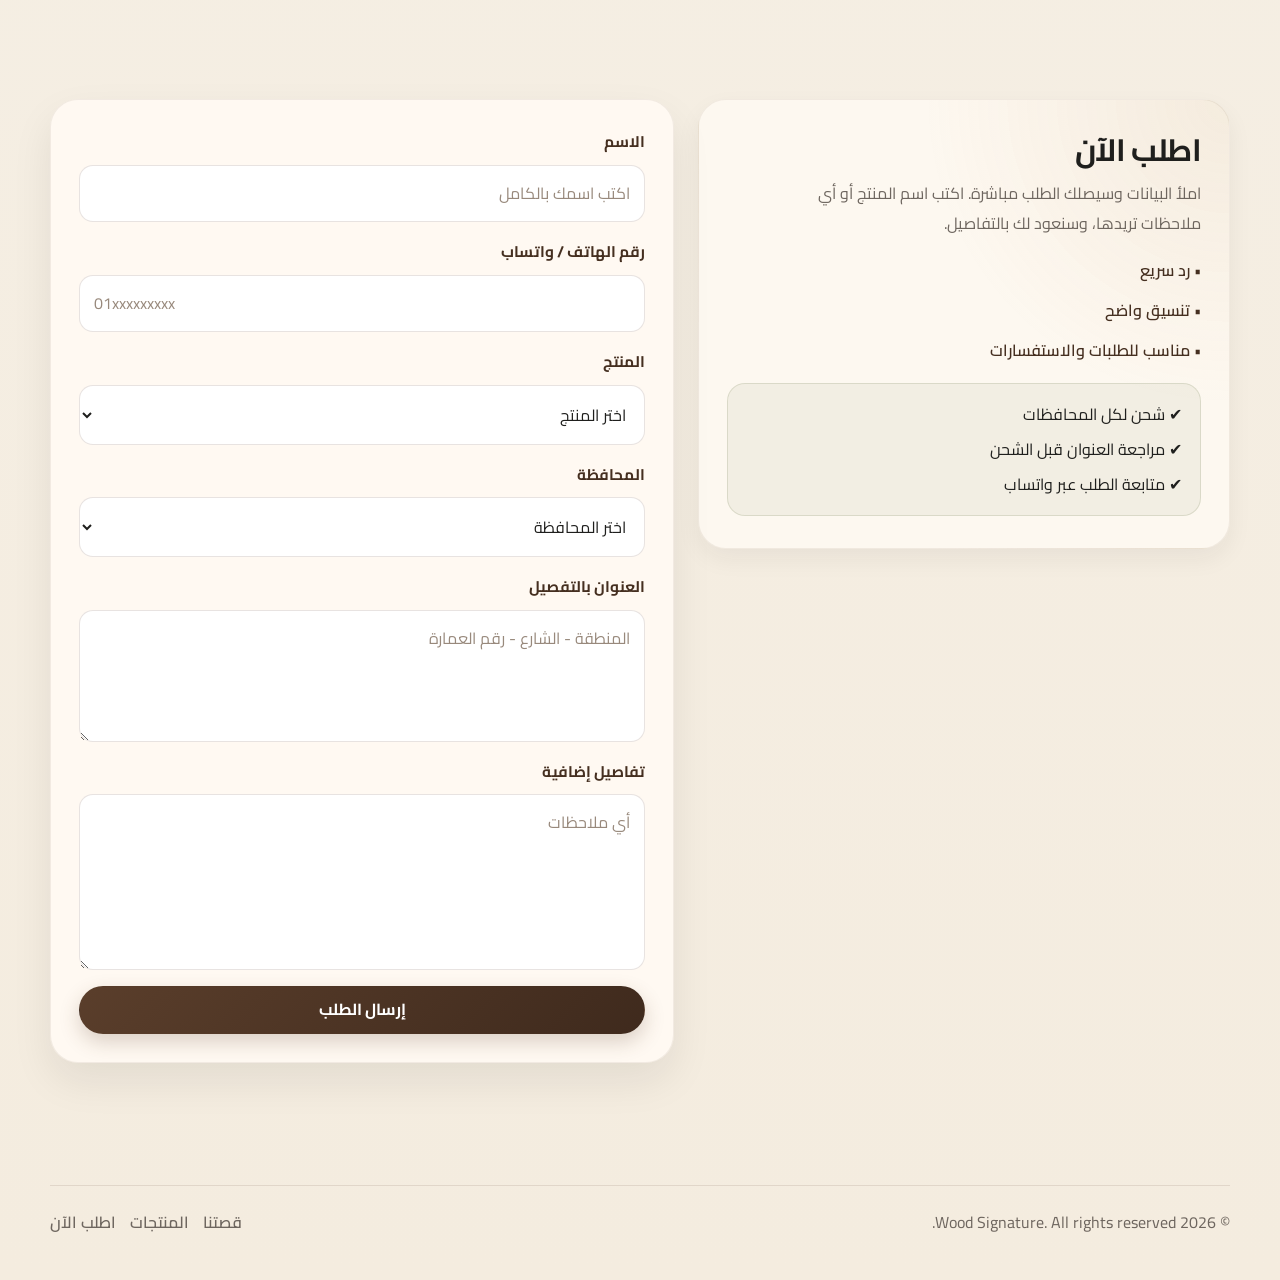
==== commit 06c6d13e: "Update index.html" ====
--- a/index.html
+++ b/index.html
@@ -159,12 +159,12 @@
   <a href="product-1.html" class="product-link" aria-label="عرض صفحة المنتج الأول">
     <img src="images/product-1.webp" alt="ساعة خشب طبيعية" class="product-image" />
     <div class="product-body">
-      <span class="product-tag">خصم 63%</span>
-      <h3>ساعة خشب طبيعية</h3>
-      <div class="price-box">
-        <span class="old-price">3999 جنيه</span>
-        <span class="new-price">1499 جنيه</span>
-      </div>
+      <span class="product-tag">خصم 75%</span>
+<h3>ساعة خشب طبيعية</h3>
+<div class="price-box">
+  <span class="old-price">3999 جنيه</span>
+  <span class="new-price">999 جنيه</span>
+</div>
       <p class="scarcity-text">🔥 عرض محدود  </p>
       <p>قطعة هادئة بخامة واضحة ولمسة فاخرة.</p>
       <div class="product-footer">
@@ -178,12 +178,12 @@
   <a href="product-2.html" class="product-link" aria-label="عرض صفحة المنتج الثاني">
     <img src="images/product-2.webp" alt="رف خشبي معلّق" class="product-image" />
     <div class="product-body">
-      <span class="product-tag">خصم 50%</span>
-      <h3>رف خشبي معلّق</h3>
-      <div class="price-box">
-        <span class="old-price">799 جنيه</span>
-        <span class="new-price">399 جنيه</span>
-      </div>
+     <span class="product-tag">خصم 63%</span>
+<h3>رف خشبي معلّق</h3>
+<div class="price-box">
+  <span class="old-price">799 جنيه</span>
+  <span class="new-price">299 جنيه</span>
+</div>
       <p class="scarcity-text">🔥 عرض محدود  </p>
       <p>قطعة ديكور عملية بلمسة طبيعية وهادئة.</p>
       <div class="product-footer">
